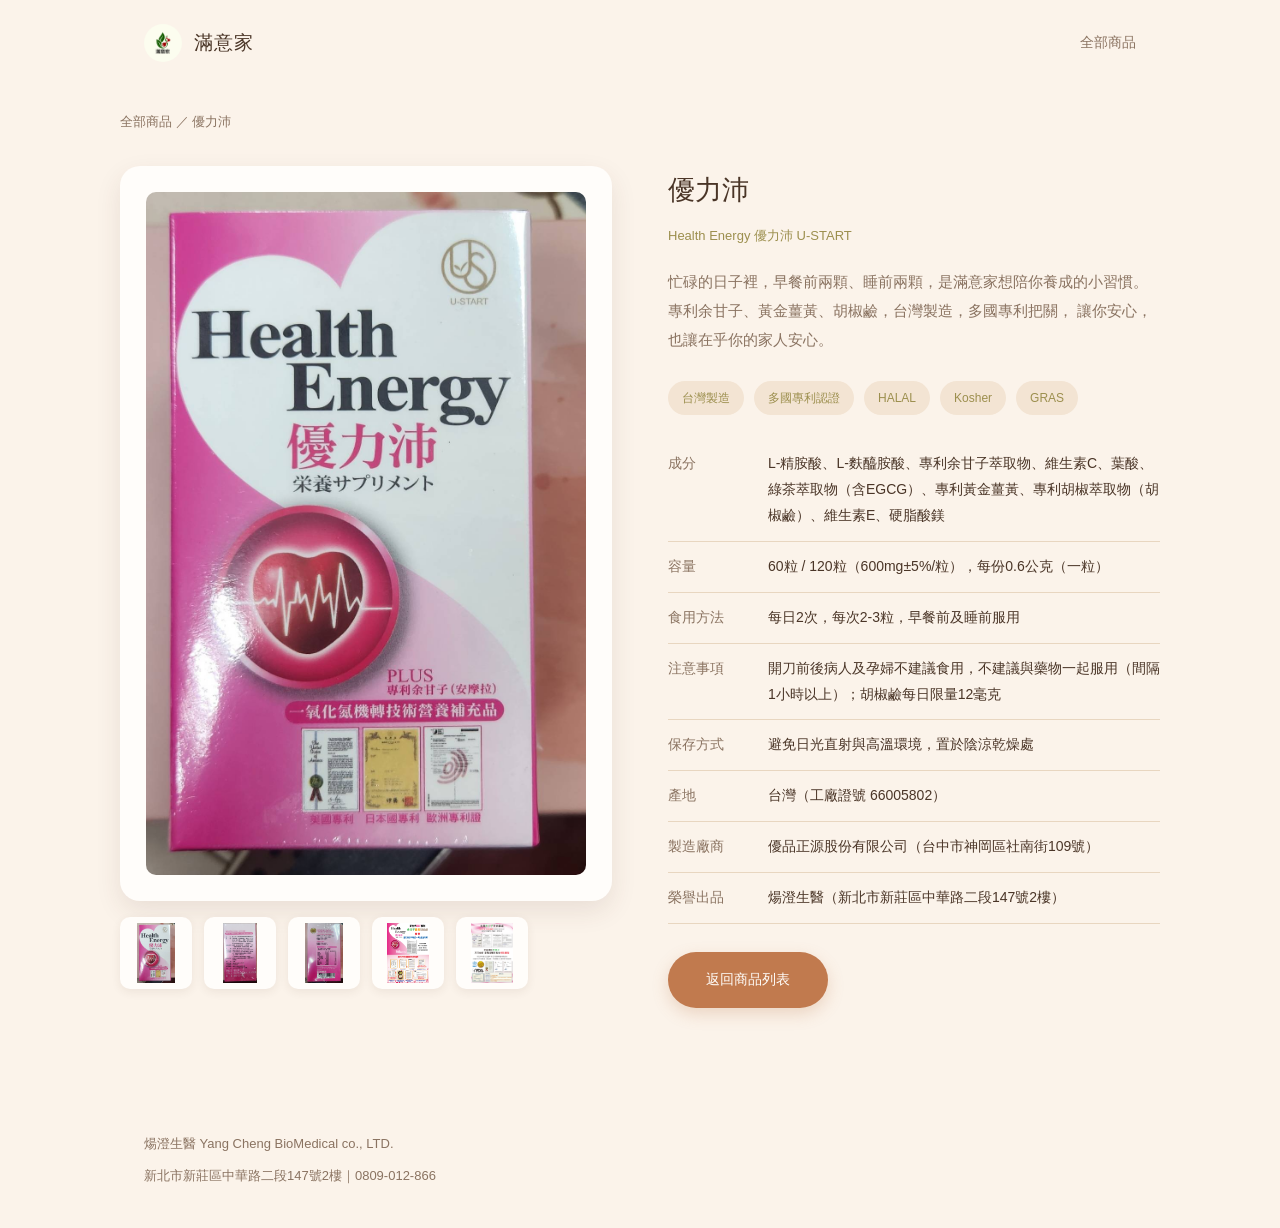
==== product-優力沛.html @ 17331148 "拿掉商品內頁示意連結，7個商品各自獨立內頁" ====
<!DOCTYPE html>
<html lang="zh-Hant">
<head>
<meta charset="UTF-8">
<meta name="viewport" content="width=device-width, initial-scale=1.0">
<title>優力沛｜滿意家（風格三：溫暖敘事）</title>
<link rel="stylesheet" href="style.css">
</head>
<body>

<header class="site-nav">
  <div class="wrap">
    <a href="index.html" class="brand-logo">
      <img src="../assets/品牌logo-滿意家.jpg" alt="滿意家">
      <span>滿意家</span>
    </a>
    <nav class="main-links">
      <a href="products.html">全部商品</a>
    </nav>
  </div>
</header>

<div class="wrap breadcrumb">
  <a href="products.html">全部商品</a> ／ 優力沛
</div>

<div class="wrap detail">

  <div class="detail-gallery">
    <div class="main-img">
      <img src="../assets/優力沛-正.jpg" alt="優力沛 正面">
    </div>
    <div class="thumbs">
      <img src="../assets/優力沛-正.jpg" alt="正面">
      <img src="../assets/優力沛-側面.jpg" alt="側面">
      <img src="../assets/優力沛-側2.jpg" alt="側面2">
      <img src="../assets/優力沛-DM-正面.jpg" alt="行銷DM正面">
      <img src="../assets/優力沛-DM-背面.jpg" alt="行銷DM背面">
    </div>
  </div>

  <div class="detail-info">
    <h1>優力沛</h1>
    <div class="en-name">Health Energy 優力沛 U-START</div>

    <p class="story">
      忙碌的日子裡，早餐前兩顆、睡前兩顆，是滿意家想陪你養成的小習慣。
      專利余甘子、黃金薑黃、胡椒鹼，台灣製造，多國專利把關，
      讓你安心，也讓在乎你的家人安心。
    </p>

    <div class="cert-badges">
      <span>台灣製造</span>
      <span>多國專利認證</span>
      <span>HALAL</span>
      <span>Kosher</span>
      <span>GRAS</span>
    </div>

    <table class="spec-table">
      <tr><th>成分</th><td>L-精胺酸、L-麩醯胺酸、專利余甘子萃取物、維生素C、葉酸、綠茶萃取物（含EGCG）、專利黃金薑黃、專利胡椒萃取物（胡椒鹼）、維生素E、硬脂酸鎂</td></tr>
      <tr><th>容量</th><td>60粒 / 120粒（600mg±5%/粒），每份0.6公克（一粒）</td></tr>
      <tr><th>食用方法</th><td>每日2次，每次2-3粒，早餐前及睡前服用</td></tr>
      <tr><th>注意事項</th><td>開刀前後病人及孕婦不建議食用，不建議與藥物一起服用（間隔1小時以上）；胡椒鹼每日限量12毫克</td></tr>
      <tr><th>保存方式</th><td>避免日光直射與高溫環境，置於陰涼乾燥處</td></tr>
      <tr><th>產地</th><td>台灣（工廠證號 66005802）</td></tr>
      <tr><th>製造廠商</th><td>優品正源股份有限公司（台中市神岡區社南街109號）</td></tr>
      <tr><th>榮譽出品</th><td>煬澄生醫（新北市新莊區中華路二段147號2樓）</td></tr>
    </table>

    <a href="products.html" class="btn">返回商品列表</a>
  </div>

</div>

<footer class="site-footer">
  <div class="wrap">
    <div>煬澄生醫 Yang Cheng BioMedical co., LTD.</div>
    <div>新北市新莊區中華路二段147號2樓｜0809-012-866</div>
  </div>
</footer>

</body>
</html>
---- style.css ----
/* 風格三：滿意家溫暖敘事 — 暖米/陶土色調、圓角卡片、家庭陪伴語氣 */

:root {
  --bg: #fbf3ea;
  --bg-alt: #f3e4d3;
  --ink: #4a3527;
  --ink-soft: #8a7361;
  --line: #e8d6c0;
  --accent: #c17a4e;
  --accent2: #9c8f4e;
  --card-bg: #fffdfa;
  --max-w: 1040px;
}

* { box-sizing: border-box; }

html, body {
  margin: 0;
  padding: 0;
  background: var(--bg);
  color: var(--ink);
  font-family: -apple-system, BlinkMacSystemFont, "Segoe UI", "PingFang TC", "Microsoft JhengHei", sans-serif;
  line-height: 1.85;
  font-size: 16px;
  -webkit-font-smoothing: antialiased;
}

a { color: inherit; text-decoration: none; }
img { max-width: 100%; display: block; }

.wrap { max-width: var(--max-w); margin: 0 auto; padding: 0 24px; }

/* ---- nav ---- */
header.site-nav { background: var(--bg); }
header.site-nav .wrap {
  display: flex; align-items: center; justify-content: space-between;
  padding-top: 24px; padding-bottom: 24px;
}
.brand-logo { display: flex; align-items: center; gap: 12px; font-size: 19px; letter-spacing: 0.06em; }
.brand-logo img { height: 38px; width: auto; border-radius: 50%; }
nav.main-links { display: flex; gap: 30px; font-size: 14px; color: var(--ink-soft); }
nav.main-links a:hover { color: var(--accent); }

/* ---- hero ---- */
.hero { padding: 40px 0 72px; }
.hero .wrap {
  display: grid; grid-template-columns: 1fr 1fr; gap: 52px; align-items: center;
}
.hero-copy .eyebrow { font-size: 14px; color: var(--accent); margin-bottom: 14px; }
.hero-copy h1 {
  font-size: 32px; font-weight: 500; line-height: 1.6; margin: 0 0 20px; color: var(--ink);
}
.hero-copy p { color: var(--ink-soft); font-size: 15.5px; margin-bottom: 30px; max-width: 44ch; }
.btn {
  display: inline-block; padding: 15px 38px; background: var(--accent); color: #fffdfa;
  font-size: 14px; border-radius: 999px; box-shadow: 0 6px 16px rgba(193,122,78,0.25);
  transition: transform 0.2s, box-shadow 0.2s;
}
.btn:hover { transform: translateY(-1px); box-shadow: 0 8px 20px rgba(193,122,78,0.32); }
.hero-image {
  background: var(--card-bg); border-radius: 24px; padding: 30px;
  box-shadow: 0 12px 30px rgba(74,53,39,0.1);
}
.hero-image img { border-radius: 12px; }

/* ---- story strip ---- */
.philosophy {
  background: var(--bg-alt);
  padding: 60px 0;
  text-align: center;
  border-radius: 32px;
  margin: 0 24px 56px;
}
.philosophy .wrap { max-width: 620px; }
.philosophy p { font-size: 16.5px; color: var(--ink); line-height: 2.1; }
.philosophy .sign { margin-top: 22px; font-size: 13px; color: var(--accent2); letter-spacing: 0.08em; }

/* ---- footer ---- */
footer.site-footer { padding: 40px 0; margin-top: 20px; }
footer.site-footer .wrap { display: flex; flex-direction: column; gap: 8px; font-size: 13px; color: var(--ink-soft); }

/* ---- products listing ---- */
.page-title { padding: 48px 0 8px; }
.page-title h1 { font-size: 25px; font-weight: 500; }
.page-title p { color: var(--ink-soft); font-size: 14px; }

.product-grid { display: grid; grid-template-columns: repeat(3, 1fr); gap: 28px; padding: 32px 0 64px; }
.product-card {
  background: var(--card-bg);
  border-radius: 18px;
  padding: 20px;
  display: flex; flex-direction: column;
  box-shadow: 0 6px 18px rgba(74,53,39,0.06);
  transition: transform 0.2s, box-shadow 0.2s;
}
.product-card:hover { transform: translateY(-3px); box-shadow: 0 10px 24px rgba(74,53,39,0.12); }
.product-card .thumb {
  aspect-ratio: 1/1; border-radius: 12px; overflow: hidden;
  display: flex; align-items: center; justify-content: center;
  background: var(--bg-alt); margin-bottom: 16px;
}
.product-card .thumb img { max-height: 100%; object-fit: contain; }
.product-card h3 { font-size: 16px; font-weight: 500; margin: 0 0 8px; }
.product-card .highlight { font-size: 13px; color: var(--ink-soft); flex-grow: 1; }
.placeholder-badge {
  display: inline-block; margin-top: 10px; margin-bottom: 16px; font-size: 11px; color: var(--accent);
  border: 1px solid var(--line); border-radius: 999px; padding: 4px 12px; align-self: flex-start;
}
.product-card .card-link {
  margin-top: 14px; font-size: 13px; color: var(--accent);
  border-top: 1px solid var(--line); padding-top: 12px;
}

/* ---- product detail ---- */
.breadcrumb { padding: 24px 0 0; font-size: 13px; color: var(--ink-soft); }
.detail { display: grid; grid-template-columns: 1fr 1fr; gap: 56px; padding: 32px 0 64px; }
.detail-gallery .main-img {
  border-radius: 20px; background: var(--card-bg); padding: 26px; margin-bottom: 16px;
  box-shadow: 0 10px 26px rgba(74,53,39,0.1);
}
.detail-gallery .main-img img { border-radius: 10px; }
.detail-gallery .thumbs { display: flex; gap: 12px; }
.detail-gallery .thumbs img {
  width: 72px; height: 72px; object-fit: contain; border-radius: 10px;
  padding: 6px; background: var(--card-bg); box-shadow: 0 3px 10px rgba(74,53,39,0.08);
}
.detail-info h1 { font-size: 27px; font-weight: 500; margin: 0 0 8px; }
.detail-info .en-name { font-size: 13px; color: var(--accent2); margin-bottom: 20px; }
.detail-info .story {
  font-size: 14.5px; color: var(--ink-soft); margin-bottom: 26px; line-height: 2;
}
.spec-table { width: 100%; border-collapse: collapse; font-size: 14px; margin-bottom: 28px; }
.spec-table tr { border-bottom: 1px solid var(--line); }
.spec-table th, .spec-table td { text-align: left; padding: 12px 0; vertical-align: top; }
.spec-table th { width: 100px; color: var(--ink-soft); font-weight: 400; }
.cert-badges { display: flex; gap: 10px; flex-wrap: wrap; margin-bottom: 24px; }
.cert-badges span {
  font-size: 12px; border-radius: 999px; padding: 6px 14px;
  background: var(--bg-alt); color: var(--accent2);
}

@media (max-width: 760px) {
  .hero .wrap { grid-template-columns: 1fr; gap: 32px; }
  .hero-copy h1 { font-size: 26px; }
  .philosophy { margin: 0 12px 40px; border-radius: 22px; }
  .product-grid { grid-template-columns: repeat(2, 1fr); }
  .detail { grid-template-columns: 1fr; }
}
@media (max-width: 480px) {
  .product-grid { grid-template-columns: 1fr 1fr; gap: 16px; }
  .wrap { padding: 0 16px; }
}
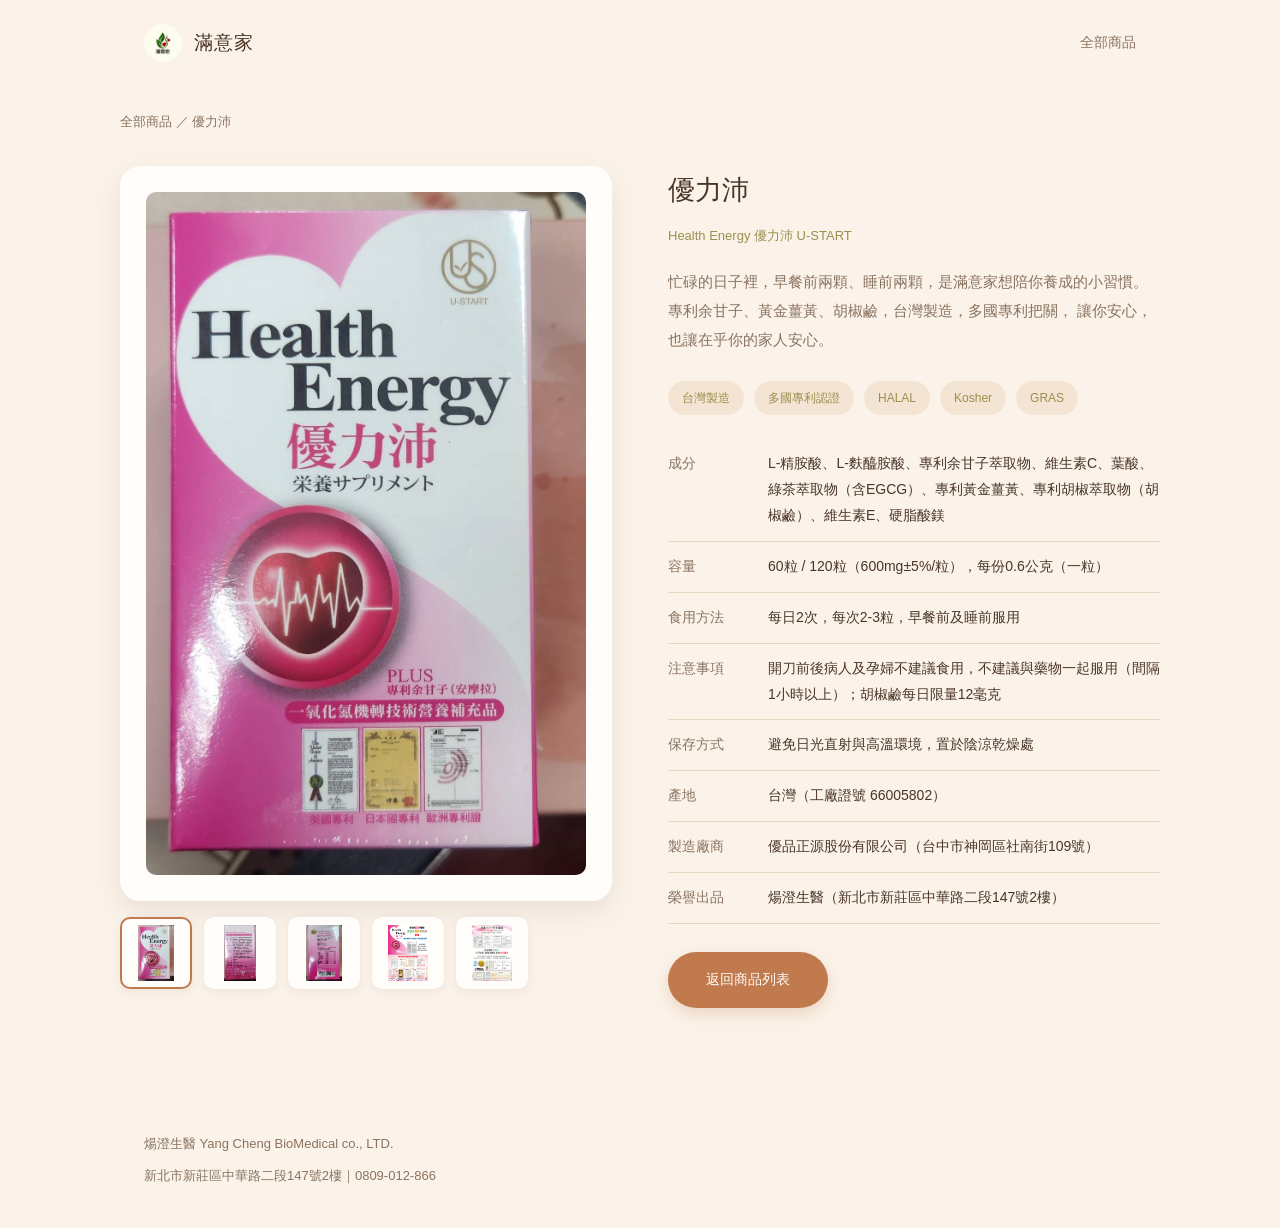
==== commit 190ca53d: "商品內頁加入縮圖點擊換圖＋點大圖放大功能" ====
--- a/product-優力沛.html
+++ b/product-優力沛.html
@@ -1,4 +1,4 @@
-<!DOCTYPE html>
+﻿<!DOCTYPE html>
 <html lang="zh-Hant">
 <head>
 <meta charset="UTF-8">
@@ -11,7 +11,7 @@
 <header class="site-nav">
   <div class="wrap">
     <a href="index.html" class="brand-logo">
-      <img src="../assets/品牌logo-滿意家.jpg" alt="滿意家">
+      <img src="assets/品牌logo-滿意家.jpg" alt="滿意家">
       <span>滿意家</span>
     </a>
     <nav class="main-links">
@@ -28,14 +28,14 @@
 
   <div class="detail-gallery">
     <div class="main-img">
-      <img src="../assets/優力沛-正.jpg" alt="優力沛 正面">
+      <img src="assets/優力沛-正.jpg" alt="優力沛 正面">
     </div>
     <div class="thumbs">
-      <img src="../assets/優力沛-正.jpg" alt="正面">
-      <img src="../assets/優力沛-側面.jpg" alt="側面">
-      <img src="../assets/優力沛-側2.jpg" alt="側面2">
-      <img src="../assets/優力沛-DM-正面.jpg" alt="行銷DM正面">
-      <img src="../assets/優力沛-DM-背面.jpg" alt="行銷DM背面">
+      <img src="assets/優力沛-正.jpg" alt="正面">
+      <img src="assets/優力沛-側面.jpg" alt="側面">
+      <img src="assets/優力沛-側2.jpg" alt="側面2">
+      <img src="assets/優力沛-DM-正面.jpg" alt="行銷DM正面">
+      <img src="assets/優力沛-DM-背面.jpg" alt="行銷DM背面">
     </div>
   </div>
 
@@ -80,5 +80,6 @@
   </div>
 </footer>
 
+<script src="assets/gallery.js"></script>
 </body>
 </html>
--- a/style.css
+++ b/style.css
@@ -123,7 +123,17 @@
 .detail-gallery .thumbs img {
   width: 72px; height: 72px; object-fit: contain; border-radius: 10px;
   padding: 6px; background: var(--card-bg); box-shadow: 0 3px 10px rgba(74,53,39,0.08);
+  cursor: pointer; border: 2px solid transparent; transition: border-color 0.15s;
 }
+.detail-gallery .thumbs img.active,
+.detail-gallery .thumbs img:hover { border-color: var(--accent); }
+
+.lightbox-overlay {
+  display: none; position: fixed; inset: 0; background: rgba(30,20,14,0.85);
+  z-index: 999; align-items: center; justify-content: center; padding: 40px; cursor: zoom-out;
+}
+.lightbox-overlay.open { display: flex; }
+.lightbox-overlay img { max-width: 90vw; max-height: 90vh; object-fit: contain; border-radius: 8px; }
 .detail-info h1 { font-size: 27px; font-weight: 500; margin: 0 0 8px; }
 .detail-info .en-name { font-size: 13px; color: var(--accent2); margin-bottom: 20px; }
 .detail-info .story {
